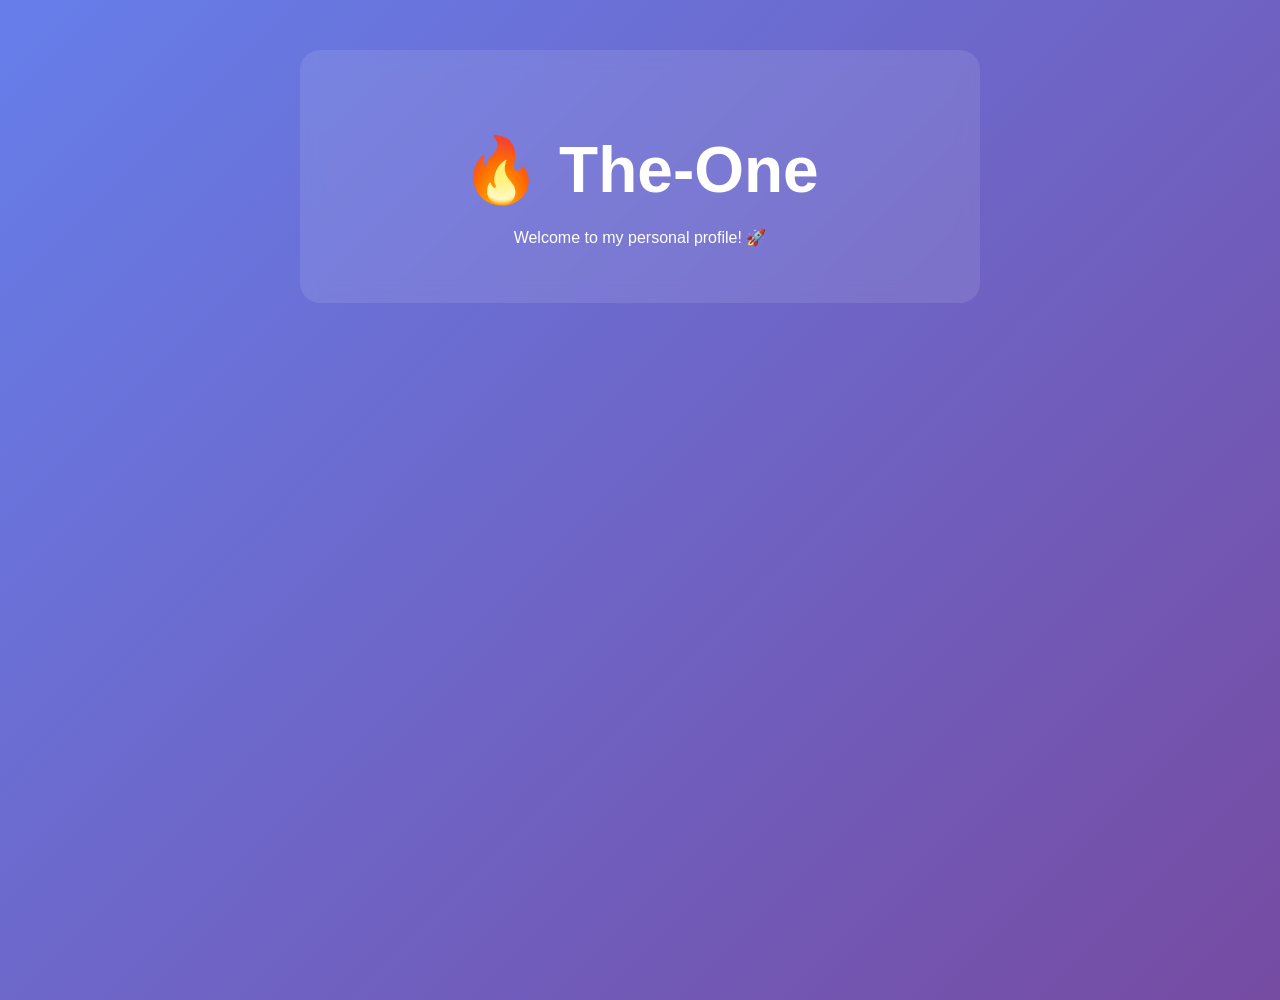
==== Index.html @ b722317a "Added index.html for GitHub Pages" ====
<!DOCTYPE html>
<html lang="en">
<head>
    <meta charset="UTF-8">
    <meta name="viewport" content="width=device-width, initial-scale=1.0">
    <title>The-One</title>
    <style>
        body {
            font-family: Arial, sans-serif;
            text-align: center;
            padding: 50px;
            background: linear-gradient(135deg, #667eea 0%, #764ba2 100%);
            color: white;
            min-height: 100vh;
            margin: 0;
        }
        h1 {
            font-size: 4em;
            margin-bottom: 20px;
        }
        .container {
            background: rgba(255,255,255,0.1);
            padding: 40px;
            border-radius: 20px;
            backdrop-filter: blur(10px);
            max-width: 600px;
            margin: 0 auto;
        }
    </style>
</head>
<body>
    <div class="container">
        <h1>🔥 The-One</h1>
        <p>Welcome to my personal profile! 🚀</p>
        
</body>
</html>
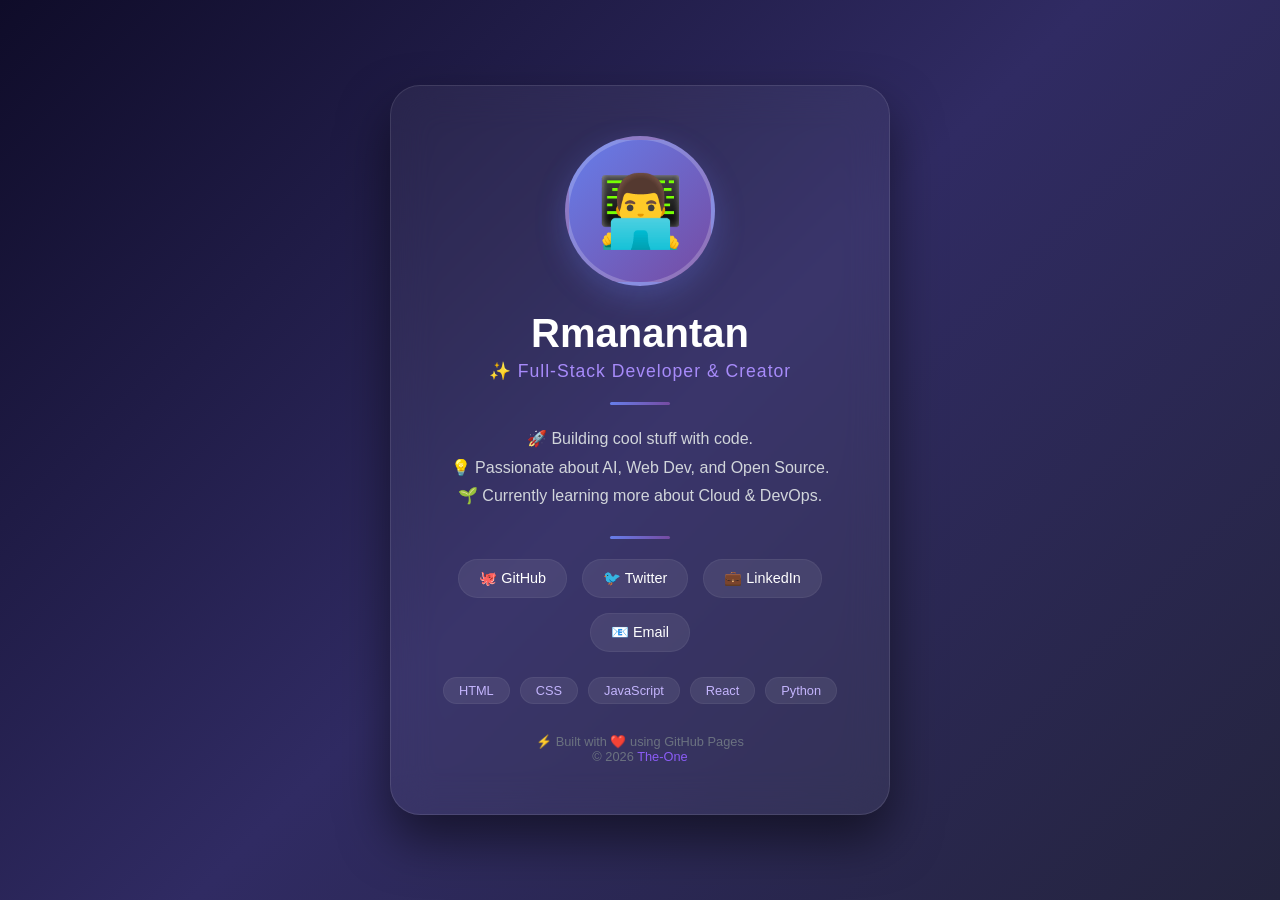
==== commit 3e00cb04: "index.html" ====
--- a/Index.html
+++ b/Index.html
@@ -3,35 +3,200 @@
 <head>
     <meta charset="UTF-8">
     <meta name="viewport" content="width=device-width, initial-scale=1.0">
-    <title>The-One</title>
+    <title>The-One | Personal Profile</title>
     <style>
+        * {
+            margin: 0;
+            padding: 0;
+            box-sizing: border-box;
+        }
+
         body {
-            font-family: Arial, sans-serif;
+            font-family: 'Segoe UI', Tahoma, Geneva, Verdana, sans-serif;
+            background: linear-gradient(135deg, #0f0c29, #302b63, #24243e);
+            min-height: 100vh;
+            display: flex;
+            justify-content: center;
+            align-items: center;
+            padding: 20px;
+        }
+
+        .card {
+            background: rgba(255, 255, 255, 0.05);
+            backdrop-filter: blur(20px);
+            border-radius: 30px;
+            padding: 50px 40px;
+            max-width: 500px;
+            width: 100%;
             text-align: center;
-            padding: 50px;
-            background: linear-gradient(135deg, #667eea 0%, #764ba2 100%);
+            border: 1px solid rgba(255, 255, 255, 0.1);
+            box-shadow: 0 25px 50px rgba(0, 0, 0, 0.5);
+            transition: transform 0.3s;
+        }
+
+        .card:hover {
+            transform: translateY(-5px);
+        }
+
+        .avatar {
+            width: 150px;
+            height: 150px;
+            border-radius: 50%;
+            background: linear-gradient(135deg, #667eea, #764ba2);
+            display: flex;
+            justify-content: center;
+            align-items: center;
+            margin: 0 auto 25px;
+            font-size: 70px;
             color: white;
-            min-height: 100vh;
-            margin: 0;
-        }
+            border: 4px solid rgba(255, 255, 255, 0.2);
+            box-shadow: 0 10px 30px rgba(102, 126, 234, 0.3);
+        }
+
         h1 {
-            font-size: 4em;
+            color: #fff;
+            font-size: 2.5em;
+            margin-bottom: 5px;
+        }
+
+        .title {
+            color: #a78bfa;
+            font-size: 1.1em;
             margin-bottom: 20px;
-        }
-        .container {
-            background: rgba(255,255,255,0.1);
-            padding: 40px;
+            font-weight: 300;
+            letter-spacing: 1px;
+        }
+
+        .bio {
+            color: #d1d5db;
+            font-size: 1em;
+            line-height: 1.8;
+            margin-bottom: 25px;
+            padding: 0 10px;
+        }
+
+        .divider {
+            width: 60px;
+            height: 3px;
+            background: linear-gradient(90deg, #667eea, #764ba2);
+            margin: 20px auto;
+            border-radius: 10px;
+        }
+
+        .social-links {
+            display: flex;
+            justify-content: center;
+            gap: 15px;
+            flex-wrap: wrap;
+            margin-bottom: 25px;
+        }
+
+        .social-links a {
+            display: inline-block;
+            padding: 10px 20px;
+            background: rgba(255, 255, 255, 0.08);
+            color: #fff;
+            text-decoration: none;
+            border-radius: 50px;
+            font-size: 0.9em;
+            transition: all 0.3s;
+            border: 1px solid rgba(255, 255, 255, 0.05);
+        }
+
+        .social-links a:hover {
+            background: linear-gradient(135deg, #667eea, #764ba2);
+            transform: scale(1.05);
+            box-shadow: 0 5px 20px rgba(102, 126, 234, 0.4);
+        }
+
+        .skills {
+            display: flex;
+            justify-content: center;
+            gap: 10px;
+            flex-wrap: wrap;
+        }
+
+        .skills span {
+            background: rgba(255, 255, 255, 0.08);
+            padding: 5px 15px;
             border-radius: 20px;
-            backdrop-filter: blur(10px);
-            max-width: 600px;
-            margin: 0 auto;
+            color: #c4b5fd;
+            font-size: 0.8em;
+            border: 1px solid rgba(255, 255, 255, 0.05);
+        }
+
+        .footer {
+            margin-top: 30px;
+            color: #6b7280;
+            font-size: 0.8em;
+        }
+
+        .footer a {
+            color: #8b5cf6;
+            text-decoration: none;
+        }
+
+        .footer a:hover {
+            text-decoration: underline;
+        }
+
+        @media (max-width: 480px) {
+            .card {
+                padding: 30px 20px;
+            }
+            h1 {
+                font-size: 2em;
+            }
+            .avatar {
+                width: 120px;
+                height: 120px;
+                font-size: 50px;
+            }
         }
     </style>
 </head>
 <body>
-    <div class="container">
-        <h1>🔥 The-One</h1>
-        <p>Welcome to my personal profile! 🚀</p>
-        
+    <div class="card">
+        <!-- Avatar / Profile Picture -->
+        <div class="avatar">👨‍💻</div>
+
+        <!-- Name -->
+        <h1>Rmanantan</h1>
+        <div class="title">✨ Full-Stack Developer &amp; Creator</div>
+
+        <div class="divider"></div>
+
+        <!-- Bio -->
+        <div class="bio">
+            🚀 Building cool stuff with code.<br>
+            💡 Passionate about AI, Web Dev, and Open Source.<br>
+            🌱 Currently learning more about Cloud &amp; DevOps.
+        </div>
+
+        <div class="divider"></div>
+
+        <!-- Social Links -->
+        <div class="social-links">
+            <a href="#">🐙 GitHub</a>
+            <a href="#">🐦 Twitter</a>
+            <a href="#">💼 LinkedIn</a>
+            <a href="#">📧 Email</a>
+        </div>
+
+        <!-- Skills / Tech Stack -->
+        <div class="skills">
+            <span>HTML</span>
+            <span>CSS</span>
+            <span>JavaScript</span>
+            <span>React</span>
+            <span>Python</span>
+        </div>
+
+        <!-- Footer -->
+        <div class="footer">
+            ⚡ Built with ❤️ using GitHub Pages<br>
+            &copy; 2026 <a href="#">The-One</a>
+        </div>
+    </div>
 </body>
 </html>
